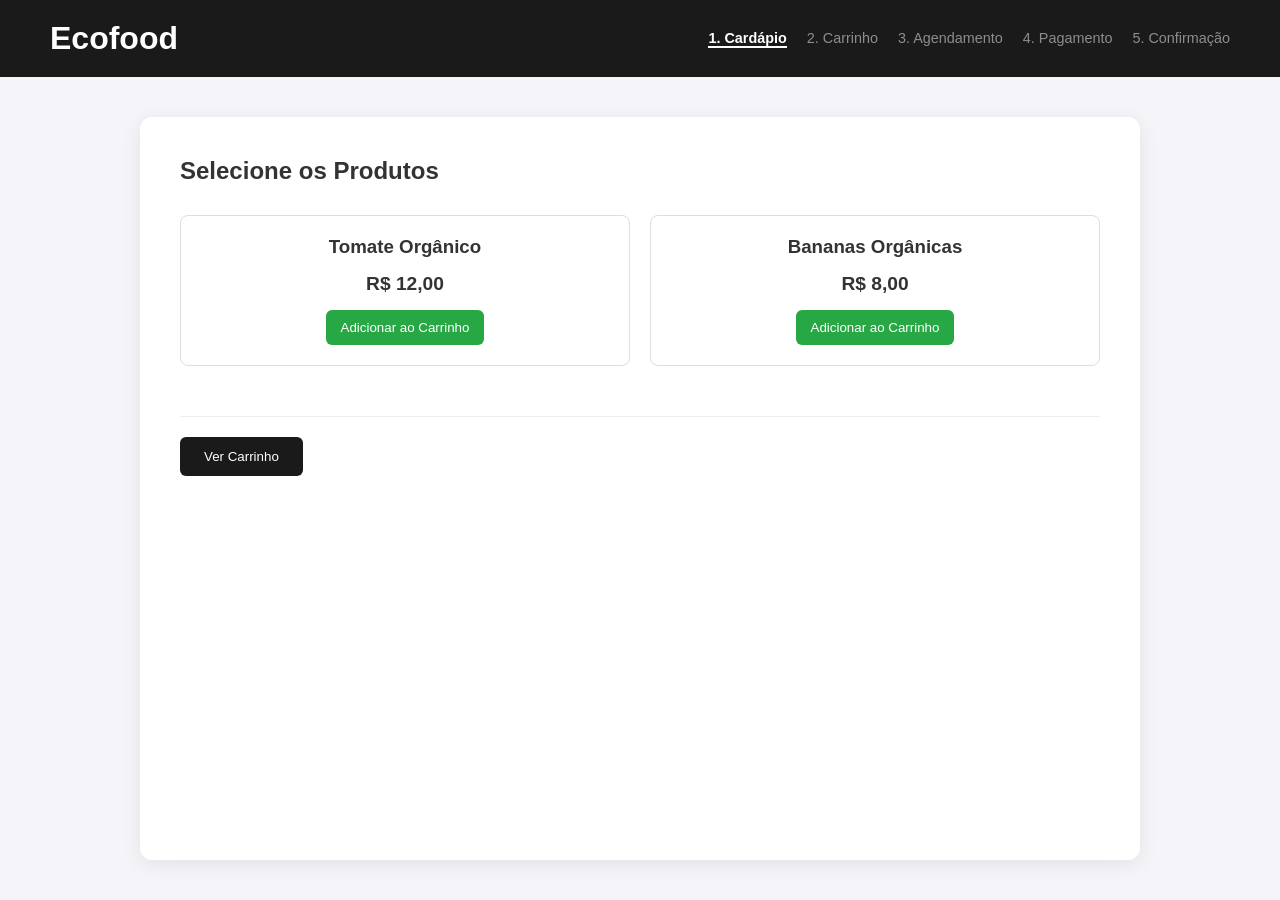
==== EcoFood/index.html @ a63e0b21 "Organiza o projeto EcoFood dentro de sua pasta" ====
<!DOCTYPE html>
<html lang="pt-BR">
<head>
  <meta charset="UTF-8">
  <meta name="viewport" content="width=device-width, initial-scale=1.0">
  <title>Ecofood - Web</title>
  <link rel="stylesheet" href="style.css">
</head>
<body>

  <header class="cabecalho">
    <h1>Ecofood</h1>
    <nav class="passos-nav">
      <span class="passo ativo" id="passo-cardapio">1. Cardápio</span>
      <span class="passo" id="passo-carrinho">2. Carrinho</span>
      <span class="passo" id="passo-agendamento">3. Agendamento</span>
      <span class="passo" id="passo-pagamento">4. Pagamento</span>
      <span class="passo" id="passo-sucesso">5. Confirmação</span>
    </nav>
  </header>

  <main class="conteudo-principal">

    <section id="tela-cardapio" class="tela ativa">
      <h2>Selecione os Produtos</h2>
      <div class="grid-produtos">
        <div class="card-produto">
          <h3>Tomate Orgânico</h3>
          <p class="preco">R$ 12,00</p>
          <button class="btn-adicionar" onclick="adicionarItem('Tomate Org.', 12)">Adicionar ao Carrinho</button>
        </div>
        <div class="card-produto">
          <h3>Bananas Orgânicas</h3>
          <p class="preco">R$ 8,00</p>
          <button class="btn-adicionar" onclick="adicionarItem('Bananas Org.', 8)">Adicionar ao Carrinho</button>
        </div>
      </div>
      <div class="acoes-rodape">
        <button class="btn-acao" onclick="mudarTela('tela-carrinho')">Ver Carrinho</button>
      </div>
    </section>

    <section id="tela-carrinho" class="tela">
      <h2>Meu Carrinho</h2>
      <div class="painel-conteudo">
        <div id="itens-carrinho" class="lista-carrinho-web"></div>
        <div class="resumo-carrinho">
          <p><strong>Total:</strong> <span id="total-carrinho">R$ 0,00</span></p>
        </div>
      </div>
      <div class="acoes-rodape">
        <button class="btn-secundario" onclick="mudarTela('tela-cardapio')">Voltar ao Cardápio</button>
        <button class="btn-acao" onclick="mudarTela('tela-agendamento')">Prosseguir para Agendamento</button>
      </div>
    </section>

    <section id="tela-agendamento" class="tela">
      <h2>Agendar Entrega</h2>
      <div class="painel-agendamento">
        <div class="grupo-opcao">
          <h3>Selecione o Dia:</h3>
          <div class="dias-grid">
            <button class="btn-dia" onclick="selecionarDia('Seg 14', this)">Seg 14</button>
            <button class="btn-dia" onclick="selecionarDia('Ter 15', this)">Ter 15</button>
            <button class="btn-dia" onclick="selecionarDia('Qua 16', this)">Qua 16</button>
          </div>
        </div>

        <div class="grupo-opcao">
          <h3>Turno:</h3>
          <div class="opcoes-inline">
            <label><input type="radio" name="turno" value="Manhã" onchange="pedido.turno = this.value"> Manhã</label>
            <label><input type="radio" name="turno" value="Tarde" onchange="pedido.turno = this.value"> Tarde</label>
            <label><input type="radio" name="turno" value="Noite" onchange="pedido.turno = this.value"> Noite</label>
          </div>
        </div>

        <div class="grupo-opcao">
          <h3>Horário:</h3>
          <div class="opcoes-inline">
            <label><input type="radio" name="horario" value="14h-15h" onchange="pedido.horario = this.value"> 14h-15h</label>
            <label><input type="radio" name="horario" value="15h-16h" onchange="pedido.horario = this.value"> 15h-16h</label>
          </div>
        </div>
      </div>

      <div class="acoes-rodape">
        <button class="btn-secundario" onclick="mudarTela('tela-carrinho')">Voltar ao Carrinho</button>
        <button class="btn-acao" onclick="mudarTela('tela-pagamento')">Confirmar Agendamento</button>
      </div>
    </section>

    <section id="tela-pagamento" class="tela">
      <h2>Forma de Pagamento</h2>
      <div class="painel-pagamento">
        <div class="metodos-pagamento">
          <h3>Método:</h3>
          <label><input type="radio" name="pagamento" value="Pix" onchange="pedido.pagamento = this.value"> Pix</label>
          <label><input type="radio" name="pagamento" value="Cartão" onchange="pedido.pagamento = this.value"> Cartão de Crédito</label>
        </div>

        <div class="dados-cartao">
          <h3>Cartão Rascunho:</h3>
          <input type="text" placeholder="Número do Cartão" class="campo-input">
          <div class="grid-campos">
            <input type="text" placeholder="MM/AA" class="campo-input">
            <input type="text" placeholder="CVC" class="campo-input">
          </div>
        </div>
      </div>

      <div class="acoes-rodape">
        <button class="btn-secundario" onclick="mudarTela('tela-agendamento')">Voltar ao Agendamento</button>
        <button class="btn-acao" onclick="finalizarPedido()">Pagar Agora</button>
      </div>
    </section>

    <section id="tela-sucesso" class="tela">
      <div class="sucesso-box">
        <div class="icone-sucesso">✓</div>
        <h2>Pedido Finalizado com Sucesso!</h2>
        
        <div class="detalhes-confirmacao">
          <p><strong>Entrega:</strong> <span id="resumo-entrega">-</span></p>
          <p><strong>Método de Pago:</strong> <span id="resumo-pagamento">-</span></p>
          <p><strong>Valor Total:</strong> <span id="resumo-valor">R$ 0,00</span></p>
        </div>

        <button class="btn-acao" onclick="reiniciar()">Voltar ao Início</button>
      </div>
    </section>

  </main>

  <script src="script.js"></script>
</body>
</html>
---- EcoFood/style.css ----
* {
  box-sizing: border-box;
  font-family: 'Segoe UI', Tahoma, Geneva, Verdana, sans-serif;
  margin: 0;
  padding: 0;
}

body {
  background-color: #f4f4f9;
  color: #333;
  min-height: 100vh;
  display: flex;
  flex-direction: column;
}

/* Header Web */
.cabecalho {
  background-color: #1a1a1a;
  color: white;
  padding: 20px 50px;
  display: flex;
  justify-content: space-between;
  align-items: center;
}

.passos-nav {
  display: flex;
  gap: 20px;
}

.passo {
  opacity: 0.5;
  font-size: 0.9rem;
}

.passo.ativo {
  opacity: 1;
  font-weight: bold;
  border-bottom: 2px solid #fff;
}

/* Área Principal */
.conteudo-principal {
  max-width: 1000px;
  width: 90%;
  margin: 40px auto;
  background: white;
  padding: 40px;
  border-radius: 12px;
  box-shadow: 0 4px 20px rgba(0,0,0,0.08);
  flex-grow: 1;
}

.tela {
  display: none;
  flex-direction: column;
  gap: 30px;
}

.tela.ativa {
  display: flex;
}

/* Cardápio Grid */
.grid-produtos {
  display: grid;
  grid-template-columns: repeat(auto-fit, minmax(250px, 1fr));
  gap: 20px;
}

.card-produto {
  border: 1px solid #ddd;
  padding: 20px;
  border-radius: 8px;
  text-align: center;
}

.preco {
  font-size: 1.2rem;
  font-weight: bold;
  margin: 15px 0;
}

.btn-adicionar {
  background: #28a745;
  color: white;
  border: none;
  padding: 10px 15px;
  border-radius: 6px;
  cursor: pointer;
}

/* Botões Globais */
.acoes-rodape {
  display: flex;
  justify-content: space-between;
  margin-top: 20px;
  border-top: 1px solid #eee;
  padding-top: 20px;
}

.btn-acao {
  background-color: #1a1a1a;
  color: white;
  border: none;
  padding: 12px 24px;
  border-radius: 6px;
  cursor: pointer;
}

.btn-secundario {
  background-color: #ccc;
  color: #333;
  border: none;
  padding: 12px 24px;
  border-radius: 6px;
  cursor: pointer;
}

/* Formulários e Agendamento */
.painel-agendamento, .painel-pagamento {
  display: flex;
  flex-direction: column;
  gap: 20px;
}

.dias-grid {
  display: flex;
  gap: 15px;
  margin-top: 10px;
}

.btn-dia {
  border: 2px solid #1a1a1a;
  background: transparent;
  padding: 15px 25px;
  border-radius: 8px;
  cursor: pointer;
  font-weight: bold;
}

.btn-dia.selecionado {
  background: #1a1a1a;
  color: white;
}

.opcoes-inline {
  display: flex;
  gap: 20px;
  margin-top: 10px;
}

.campo-input {
  width: 100%;
  padding: 10px;
  margin-top: 10px;
  border: 1px solid #ccc;
  border-radius: 6px;
}

.grid-campos {
  display: grid;
  grid-template-columns: 1fr 1fr;
  gap: 10px;
}

/* Sucesso */
.sucesso-box {
  text-align: center;
  max-width: 500px;
  margin: 0 auto;
}

.icone-sucesso {
  font-size: 50px;
  background: #28a745;
  color: white;
  width: 80px;
  height: 80px;
  border-radius: 50%;
  display: flex;
  align-items: center;
  justify-content: center;
  margin: 0 auto 20px;
}

.detalhes-confirmacao {
  background: #f9f9f9;
  padding: 20px;
  border-radius: 8px;
  margin: 20px 0;
  text-align: left;
}
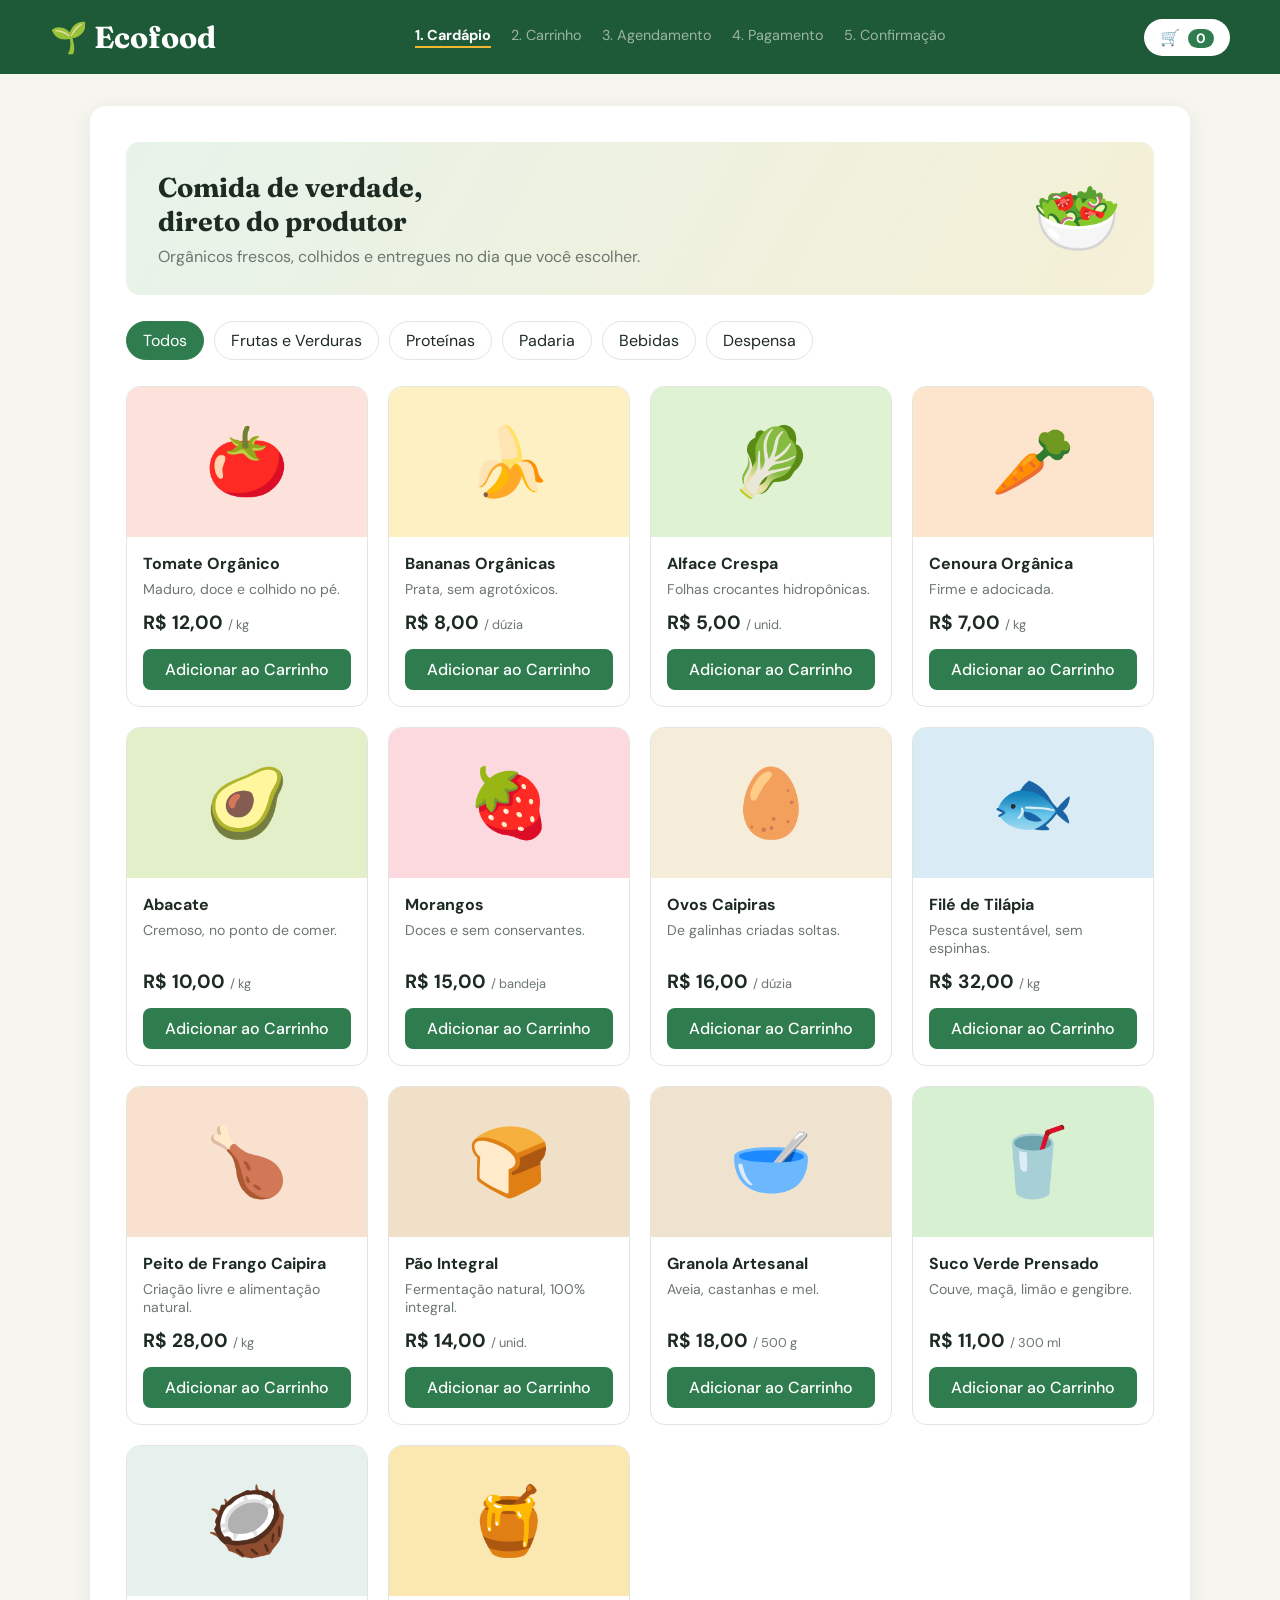
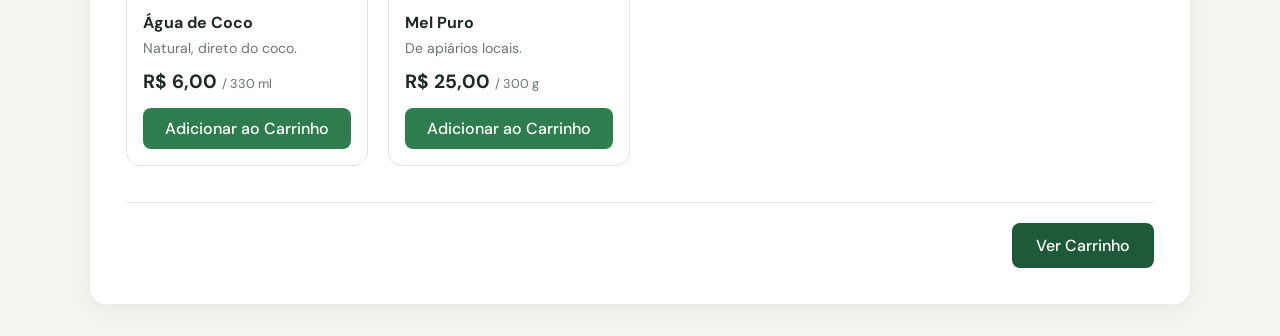
==== commit f1df7448: "Add files via upload" ====
--- a/EcoFood/index.html
+++ b/EcoFood/index.html
@@ -1,137 +1,145 @@
-<!DOCTYPE html>
-<html lang="pt-BR">
-<head>
-  <meta charset="UTF-8">
-  <meta name="viewport" content="width=device-width, initial-scale=1.0">
-  <title>Ecofood - Web</title>
-  <link rel="stylesheet" href="style.css">
-</head>
-<body>
-
-  <header class="cabecalho">
-    <h1>Ecofood</h1>
-    <nav class="passos-nav">
-      <span class="passo ativo" id="passo-cardapio">1. Cardápio</span>
-      <span class="passo" id="passo-carrinho">2. Carrinho</span>
-      <span class="passo" id="passo-agendamento">3. Agendamento</span>
-      <span class="passo" id="passo-pagamento">4. Pagamento</span>
-      <span class="passo" id="passo-sucesso">5. Confirmação</span>
-    </nav>
-  </header>
-
-  <main class="conteudo-principal">
-
-    <section id="tela-cardapio" class="tela ativa">
-      <h2>Selecione os Produtos</h2>
-      <div class="grid-produtos">
-        <div class="card-produto">
-          <h3>Tomate Orgânico</h3>
-          <p class="preco">R$ 12,00</p>
-          <button class="btn-adicionar" onclick="adicionarItem('Tomate Org.', 12)">Adicionar ao Carrinho</button>
-        </div>
-        <div class="card-produto">
-          <h3>Bananas Orgânicas</h3>
-          <p class="preco">R$ 8,00</p>
-          <button class="btn-adicionar" onclick="adicionarItem('Bananas Org.', 8)">Adicionar ao Carrinho</button>
-        </div>
-      </div>
-      <div class="acoes-rodape">
-        <button class="btn-acao" onclick="mudarTela('tela-carrinho')">Ver Carrinho</button>
-      </div>
-    </section>
-
-    <section id="tela-carrinho" class="tela">
-      <h2>Meu Carrinho</h2>
-      <div class="painel-conteudo">
-        <div id="itens-carrinho" class="lista-carrinho-web"></div>
-        <div class="resumo-carrinho">
-          <p><strong>Total:</strong> <span id="total-carrinho">R$ 0,00</span></p>
-        </div>
-      </div>
-      <div class="acoes-rodape">
-        <button class="btn-secundario" onclick="mudarTela('tela-cardapio')">Voltar ao Cardápio</button>
-        <button class="btn-acao" onclick="mudarTela('tela-agendamento')">Prosseguir para Agendamento</button>
-      </div>
-    </section>
-
-    <section id="tela-agendamento" class="tela">
-      <h2>Agendar Entrega</h2>
-      <div class="painel-agendamento">
-        <div class="grupo-opcao">
-          <h3>Selecione o Dia:</h3>
-          <div class="dias-grid">
-            <button class="btn-dia" onclick="selecionarDia('Seg 14', this)">Seg 14</button>
-            <button class="btn-dia" onclick="selecionarDia('Ter 15', this)">Ter 15</button>
-            <button class="btn-dia" onclick="selecionarDia('Qua 16', this)">Qua 16</button>
-          </div>
-        </div>
-
-        <div class="grupo-opcao">
-          <h3>Turno:</h3>
-          <div class="opcoes-inline">
-            <label><input type="radio" name="turno" value="Manhã" onchange="pedido.turno = this.value"> Manhã</label>
-            <label><input type="radio" name="turno" value="Tarde" onchange="pedido.turno = this.value"> Tarde</label>
-            <label><input type="radio" name="turno" value="Noite" onchange="pedido.turno = this.value"> Noite</label>
-          </div>
-        </div>
-
-        <div class="grupo-opcao">
-          <h3>Horário:</h3>
-          <div class="opcoes-inline">
-            <label><input type="radio" name="horario" value="14h-15h" onchange="pedido.horario = this.value"> 14h-15h</label>
-            <label><input type="radio" name="horario" value="15h-16h" onchange="pedido.horario = this.value"> 15h-16h</label>
-          </div>
-        </div>
-      </div>
-
-      <div class="acoes-rodape">
-        <button class="btn-secundario" onclick="mudarTela('tela-carrinho')">Voltar ao Carrinho</button>
-        <button class="btn-acao" onclick="mudarTela('tela-pagamento')">Confirmar Agendamento</button>
-      </div>
-    </section>
-
-    <section id="tela-pagamento" class="tela">
-      <h2>Forma de Pagamento</h2>
-      <div class="painel-pagamento">
-        <div class="metodos-pagamento">
-          <h3>Método:</h3>
-          <label><input type="radio" name="pagamento" value="Pix" onchange="pedido.pagamento = this.value"> Pix</label>
-          <label><input type="radio" name="pagamento" value="Cartão" onchange="pedido.pagamento = this.value"> Cartão de Crédito</label>
-        </div>
-
-        <div class="dados-cartao">
-          <h3>Cartão Rascunho:</h3>
-          <input type="text" placeholder="Número do Cartão" class="campo-input">
-          <div class="grid-campos">
-            <input type="text" placeholder="MM/AA" class="campo-input">
-            <input type="text" placeholder="CVC" class="campo-input">
-          </div>
-        </div>
-      </div>
-
-      <div class="acoes-rodape">
-        <button class="btn-secundario" onclick="mudarTela('tela-agendamento')">Voltar ao Agendamento</button>
-        <button class="btn-acao" onclick="finalizarPedido()">Pagar Agora</button>
-      </div>
-    </section>
-
-    <section id="tela-sucesso" class="tela">
-      <div class="sucesso-box">
-        <div class="icone-sucesso">✓</div>
-        <h2>Pedido Finalizado com Sucesso!</h2>
-        
-        <div class="detalhes-confirmacao">
-          <p><strong>Entrega:</strong> <span id="resumo-entrega">-</span></p>
-          <p><strong>Método de Pago:</strong> <span id="resumo-pagamento">-</span></p>
-          <p><strong>Valor Total:</strong> <span id="resumo-valor">R$ 0,00</span></p>
-        </div>
-
-        <button class="btn-acao" onclick="reiniciar()">Voltar ao Início</button>
-      </div>
-    </section>
-
-  </main>
-
-  <script src="script.js"></script>
-</body>
+<!DOCTYPE html>
+<html lang="pt-BR">
+<head>
+  <meta charset="UTF-8">
+  <meta name="viewport" content="width=device-width, initial-scale=1.0">
+  <title>Ecofood - Web</title>
+  <link rel="preconnect" href="https://fonts.googleapis.com">
+  <link rel="preconnect" href="https://fonts.gstatic.com" crossorigin>
+  <link href="https://fonts.googleapis.com/css2?family=DM+Sans:wght@400;500;700&family=Fraunces:opsz,wght@9..144,600;9..144,700&display=swap" rel="stylesheet">
+  <link rel="stylesheet" href="style.css">
+</head>
+<body>
+
+  <header class="cabecalho">
+    <h1 class="logo">🌱 Ecofood</h1>
+    <nav class="passos-nav">
+      <span class="passo ativo" id="passo-cardapio">1. Cardápio</span>
+      <span class="passo" id="passo-carrinho">2. Carrinho</span>
+      <span class="passo" id="passo-agendamento">3. Agendamento</span>
+      <span class="passo" id="passo-pagamento">4. Pagamento</span>
+      <span class="passo" id="passo-sucesso">5. Confirmação</span>
+    </nav>
+    <button class="btn-carrinho-topo" onclick="mudarTela('tela-carrinho')" aria-label="Abrir carrinho">
+      🛒 <span id="contador-carrinho">0</span>
+    </button>
+  </header>
+
+  <main class="conteudo-principal">
+
+    <section id="tela-cardapio" class="tela ativa">
+      <div class="hero">
+        <div>
+          <h2>Comida de verdade, direto do produtor</h2>
+          <p>Orgânicos frescos, colhidos e entregues no dia que você escolher.</p>
+        </div>
+        <span class="hero-emoji" aria-hidden="true">🥗</span>
+      </div>
+
+      <div class="filtros" id="filtros"></div>
+      <div class="grid-produtos" id="grid-produtos"></div>
+
+      <div class="acoes-rodape">
+        <span></span>
+        <button class="btn-acao" onclick="mudarTela('tela-carrinho')">Ver Carrinho</button>
+      </div>
+    </section>
+
+    <section id="tela-carrinho" class="tela">
+      <h2>Meu Carrinho</h2>
+      <div class="painel-conteudo">
+        <div id="itens-carrinho" class="lista-carrinho-web"></div>
+        <div class="resumo-carrinho">
+          <p><strong>Total:</strong> <span id="total-carrinho">R$ 0,00</span></p>
+        </div>
+      </div>
+      <div class="acoes-rodape">
+        <button class="btn-secundario" onclick="mudarTela('tela-cardapio')">Voltar ao Cardápio</button>
+        <button class="btn-acao" onclick="irParaAgendamento()">Prosseguir para Agendamento</button>
+      </div>
+    </section>
+
+    <section id="tela-agendamento" class="tela">
+      <h2>Agendar Entrega</h2>
+      <div class="painel-agendamento">
+        <div class="grupo-opcao">
+          <h3>Selecione o dia</h3>
+          <div class="dias-grid">
+            <button class="btn-dia" onclick="selecionarDia('Seg 14', this)">Seg 14</button>
+            <button class="btn-dia" onclick="selecionarDia('Ter 15', this)">Ter 15</button>
+            <button class="btn-dia" onclick="selecionarDia('Qua 16', this)">Qua 16</button>
+          </div>
+        </div>
+
+        <div class="grupo-opcao">
+          <h3>Turno</h3>
+          <div class="opcoes-inline">
+            <label class="opcao"><input type="radio" name="turno" value="Manhã" onchange="pedido.turno = this.value"> Manhã</label>
+            <label class="opcao"><input type="radio" name="turno" value="Tarde" onchange="pedido.turno = this.value"> Tarde</label>
+            <label class="opcao"><input type="radio" name="turno" value="Noite" onchange="pedido.turno = this.value"> Noite</label>
+          </div>
+        </div>
+
+        <div class="grupo-opcao">
+          <h3>Horário</h3>
+          <div class="opcoes-inline">
+            <label class="opcao"><input type="radio" name="horario" value="14h-15h" onchange="pedido.horario = this.value"> 14h-15h</label>
+            <label class="opcao"><input type="radio" name="horario" value="15h-16h" onchange="pedido.horario = this.value"> 15h-16h</label>
+          </div>
+        </div>
+      </div>
+
+      <div class="acoes-rodape">
+        <button class="btn-secundario" onclick="mudarTela('tela-carrinho')">Voltar ao Carrinho</button>
+        <button class="btn-acao" onclick="confirmarAgendamento()">Confirmar Agendamento</button>
+      </div>
+    </section>
+
+    <section id="tela-pagamento" class="tela">
+      <h2>Forma de Pagamento</h2>
+      <div class="painel-pagamento">
+        <div class="metodos-pagamento">
+          <h3>Método</h3>
+          <div class="opcoes-inline">
+            <label class="opcao"><input type="radio" name="pagamento" value="Pix" onchange="escolherPagamento(this.value)"> Pix</label>
+            <label class="opcao"><input type="radio" name="pagamento" value="Cartão" onchange="escolherPagamento(this.value)"> Cartão de Crédito</label>
+          </div>
+        </div>
+
+        <div class="dados-cartao" id="dados-cartao" hidden>
+          <h3>Dados do cartão</h3>
+          <input type="text" placeholder="Número do Cartão" class="campo-input" inputmode="numeric">
+          <div class="grid-campos">
+            <input type="text" placeholder="MM/AA" class="campo-input">
+            <input type="text" placeholder="CVC" class="campo-input">
+          </div>
+        </div>
+      </div>
+
+      <div class="acoes-rodape">
+        <button class="btn-secundario" onclick="mudarTela('tela-agendamento')">Voltar ao Agendamento</button>
+        <button class="btn-acao" onclick="finalizarPedido()">Pagar Agora</button>
+      </div>
+    </section>
+
+    <section id="tela-sucesso" class="tela">
+      <div class="sucesso-box">
+        <div class="icone-sucesso">✓</div>
+        <h2>Pedido Finalizado com Sucesso!</h2>
+
+        <div class="detalhes-confirmacao">
+          <p><strong>Entrega:</strong> <span id="resumo-entrega">-</span></p>
+          <p><strong>Método de pagamento:</strong> <span id="resumo-pagamento">-</span></p>
+          <p><strong>Valor total:</strong> <span id="resumo-valor">R$ 0,00</span></p>
+        </div>
+
+        <button class="btn-acao" onclick="reiniciar()">Voltar ao Início</button>
+      </div>
+    </section>
+
+  </main>
+
+  <div id="toast" class="toast" role="status" aria-live="polite"></div>
+  <script src="script.js"></script>
+</body>
 </html>
--- a/EcoFood/style.css
+++ b/EcoFood/style.css
@@ -1,193 +1,104 @@
-* {
-  box-sizing: border-box;
-  font-family: 'Segoe UI', Tahoma, Geneva, Verdana, sans-serif;
-  margin: 0;
-  padding: 0;
-}
-
-body {
-  background-color: #f4f4f9;
-  color: #333;
-  min-height: 100vh;
-  display: flex;
-  flex-direction: column;
-}
-
-/* Header Web */
-.cabecalho {
-  background-color: #1a1a1a;
-  color: white;
-  padding: 20px 50px;
-  display: flex;
-  justify-content: space-between;
-  align-items: center;
-}
-
-.passos-nav {
-  display: flex;
-  gap: 20px;
-}
-
-.passo {
-  opacity: 0.5;
-  font-size: 0.9rem;
-}
-
-.passo.ativo {
-  opacity: 1;
-  font-weight: bold;
-  border-bottom: 2px solid #fff;
-}
-
-/* Área Principal */
-.conteudo-principal {
-  max-width: 1000px;
-  width: 90%;
-  margin: 40px auto;
-  background: white;
-  padding: 40px;
-  border-radius: 12px;
-  box-shadow: 0 4px 20px rgba(0,0,0,0.08);
-  flex-grow: 1;
-}
-
-.tela {
-  display: none;
-  flex-direction: column;
-  gap: 30px;
-}
-
-.tela.ativa {
-  display: flex;
-}
-
-/* Cardápio Grid */
-.grid-produtos {
-  display: grid;
-  grid-template-columns: repeat(auto-fit, minmax(250px, 1fr));
-  gap: 20px;
-}
-
-.card-produto {
-  border: 1px solid #ddd;
-  padding: 20px;
-  border-radius: 8px;
-  text-align: center;
-}
-
-.preco {
-  font-size: 1.2rem;
-  font-weight: bold;
-  margin: 15px 0;
-}
-
-.btn-adicionar {
-  background: #28a745;
-  color: white;
-  border: none;
-  padding: 10px 15px;
-  border-radius: 6px;
-  cursor: pointer;
-}
-
-/* Botões Globais */
-.acoes-rodape {
-  display: flex;
-  justify-content: space-between;
-  margin-top: 20px;
-  border-top: 1px solid #eee;
-  padding-top: 20px;
-}
-
-.btn-acao {
-  background-color: #1a1a1a;
-  color: white;
-  border: none;
-  padding: 12px 24px;
-  border-radius: 6px;
-  cursor: pointer;
-}
-
-.btn-secundario {
-  background-color: #ccc;
-  color: #333;
-  border: none;
-  padding: 12px 24px;
-  border-radius: 6px;
-  cursor: pointer;
-}
-
-/* Formulários e Agendamento */
-.painel-agendamento, .painel-pagamento {
-  display: flex;
-  flex-direction: column;
-  gap: 20px;
-}
-
-.dias-grid {
-  display: flex;
-  gap: 15px;
-  margin-top: 10px;
-}
-
-.btn-dia {
-  border: 2px solid #1a1a1a;
-  background: transparent;
-  padding: 15px 25px;
-  border-radius: 8px;
-  cursor: pointer;
-  font-weight: bold;
-}
-
-.btn-dia.selecionado {
-  background: #1a1a1a;
-  color: white;
-}
-
-.opcoes-inline {
-  display: flex;
-  gap: 20px;
-  margin-top: 10px;
-}
-
-.campo-input {
-  width: 100%;
-  padding: 10px;
-  margin-top: 10px;
-  border: 1px solid #ccc;
-  border-radius: 6px;
-}
-
-.grid-campos {
-  display: grid;
-  grid-template-columns: 1fr 1fr;
-  gap: 10px;
-}
-
-/* Sucesso */
-.sucesso-box {
-  text-align: center;
-  max-width: 500px;
-  margin: 0 auto;
-}
-
-.icone-sucesso {
-  font-size: 50px;
-  background: #28a745;
-  color: white;
-  width: 80px;
-  height: 80px;
-  border-radius: 50%;
-  display: flex;
-  align-items: center;
-  justify-content: center;
-  margin: 0 auto 20px;
-}
-
-.detalhes-confirmacao {
-  background: #f9f9f9;
-  padding: 20px;
-  border-radius: 8px;
-  margin: 20px 0;
-  text-align: left;
-}+:root {
+  --verde: #2f7d4f;
+  --verde-escuro: #1f5a38;
+  --verde-claro: #e7f3ea;
+  --creme: #f6f5ef;
+  --tinta: #1d2b22;
+  --cinza: #6b766f;
+  --borda: #e2e6df;
+}
+
+* { box-sizing: border-box; margin: 0; padding: 0; font-family: 'DM Sans', 'Segoe UI', sans-serif; }
+
+body { background: var(--creme); color: var(--tinta); min-height: 100vh; display: flex; flex-direction: column; }
+
+h1, h2, .logo { font-family: 'Fraunces', Georgia, serif; }
+h2 { font-size: 1.7rem; }
+h3 { font-size: 1rem; }
+button { font: inherit; }
+:focus-visible { outline: 3px solid #f2b632; outline-offset: 2px; }
+
+/* Header */
+.cabecalho { background: var(--verde-escuro); color: #fff; padding: 18px 50px; display: flex; justify-content: space-between; align-items: center; gap: 20px; flex-wrap: wrap; }
+.logo { font-size: 1.9rem; }
+.passos-nav { display: flex; gap: 20px; flex-wrap: wrap; }
+.passo { opacity: .55; font-size: .9rem; padding-bottom: 2px; }
+.passo.ativo { opacity: 1; font-weight: 700; border-bottom: 2px solid #f2b632; }
+.btn-carrinho-topo { background: #fff; color: var(--verde-escuro); border: none; border-radius: 999px; padding: 8px 16px; font-weight: 700; cursor: pointer; }
+.btn-carrinho-topo span { background: var(--verde); color: #fff; border-radius: 999px; padding: 1px 8px; margin-left: 4px; font-size: .85rem; }
+
+/* Área principal */
+.conteudo-principal { max-width: 1100px; width: 92%; margin: 32px auto; background: #fff; padding: 36px; border-radius: 16px; box-shadow: 0 6px 24px rgba(31,90,56,.08); flex-grow: 1; }
+.tela { display: none; flex-direction: column; gap: 26px; }
+.tela.ativa { display: flex; }
+
+/* Hero */
+.hero { background: linear-gradient(120deg, var(--verde-claro), #f5f0d6); border-radius: 14px; padding: 28px 32px; display: flex; align-items: center; justify-content: space-between; gap: 20px; }
+.hero h2 { max-width: 18ch; margin-bottom: 8px; }
+.hero p { color: var(--cinza); }
+.hero-emoji { font-size: 4.5rem; line-height: 1; }
+
+/* Filtros */
+.filtros { display: flex; gap: 10px; flex-wrap: wrap; }
+.chip { border: 1px solid var(--borda); background: #fff; color: var(--tinta); padding: 8px 16px; border-radius: 999px; cursor: pointer; }
+.chip:hover { border-color: var(--verde); }
+.chip.ativo { background: var(--verde); border-color: var(--verde); color: #fff; }
+
+/* Produtos */
+.grid-produtos { display: grid; grid-template-columns: repeat(auto-fill, minmax(230px, 1fr)); gap: 20px; }
+.card-produto { border: 1px solid var(--borda); border-radius: 14px; overflow: hidden; display: flex; flex-direction: column; background: #fff; transition: box-shadow .2s; }
+.card-produto:hover { box-shadow: 0 8px 22px rgba(0,0,0,.08); }
+.card-imagem { height: 150px; display: flex; align-items: center; justify-content: center; font-size: 4.2rem; }
+.card-imagem img { width: 100%; height: 100%; object-fit: cover; }
+.card-corpo { padding: 16px; display: flex; flex-direction: column; gap: 6px; flex-grow: 1; }
+.descricao { color: var(--cinza); font-size: .88rem; flex-grow: 1; }
+.preco { font-size: 1.2rem; font-weight: 700; margin: 6px 0 8px; }
+.preco small { font-size: .8rem; font-weight: 400; color: var(--cinza); }
+.btn-adicionar { background: var(--verde); color: #fff; border: none; padding: 10px 14px; border-radius: 8px; cursor: pointer; font-weight: 500; }
+.btn-adicionar:hover { background: var(--verde-escuro); }
+
+/* Botões */
+.acoes-rodape { display: flex; justify-content: space-between; margin-top: 10px; border-top: 1px solid var(--borda); padding-top: 20px; gap: 12px; flex-wrap: wrap; }
+.btn-acao { background: var(--verde-escuro); color: #fff; border: none; padding: 12px 24px; border-radius: 8px; cursor: pointer; font-weight: 500; }
+.btn-acao:hover { background: var(--verde); }
+.btn-secundario { background: #e9ebe6; color: var(--tinta); border: none; padding: 12px 24px; border-radius: 8px; cursor: pointer; }
+
+/* Carrinho */
+.item-carrinho { display: flex; align-items: center; gap: 16px; padding: 14px 0; border-bottom: 1px solid var(--borda); }
+.mini-imagem { width: 56px; height: 56px; border-radius: 12px; display: flex; align-items: center; justify-content: center; font-size: 1.9rem; flex-shrink: 0; }
+.item-info { display: flex; flex-direction: column; flex-grow: 1; }
+.item-info span { color: var(--cinza); font-size: .85rem; }
+.qtd { display: flex; align-items: center; gap: 10px; border: 1px solid var(--borda); border-radius: 999px; padding: 3px 6px; }
+.qtd button { width: 28px; height: 28px; border-radius: 50%; border: none; background: var(--verde-claro); color: var(--verde-escuro); font-size: 1.1rem; cursor: pointer; }
+.subtotal { min-width: 90px; text-align: right; }
+.resumo-carrinho { text-align: right; font-size: 1.3rem; margin-top: 18px; }
+.vazio { text-align: center; padding: 40px 0; color: var(--cinza); }
+.vazio span { font-size: 3rem; display: block; margin-bottom: 8px; }
+
+/* Agendamento e pagamento */
+.painel-agendamento, .painel-pagamento { display: flex; flex-direction: column; gap: 24px; }
+.dias-grid { display: flex; gap: 12px; margin-top: 10px; flex-wrap: wrap; }
+.btn-dia { border: 2px solid var(--verde-escuro); background: transparent; padding: 14px 24px; border-radius: 10px; cursor: pointer; font-weight: 700; color: var(--verde-escuro); }
+.btn-dia.selecionado { background: var(--verde-escuro); color: #fff; }
+.opcoes-inline { display: flex; gap: 12px; margin-top: 10px; flex-wrap: wrap; }
+.opcao { border: 1px solid var(--borda); border-radius: 10px; padding: 10px 16px; cursor: pointer; display: flex; gap: 8px; align-items: center; }
+.opcao:has(input:checked) { border-color: var(--verde); background: var(--verde-claro); }
+.campo-input { width: 100%; padding: 11px; margin-top: 10px; border: 1px solid var(--borda); border-radius: 8px; }
+.grid-campos { display: grid; grid-template-columns: 1fr 1fr; gap: 10px; }
+
+/* Sucesso */
+.sucesso-box { text-align: center; max-width: 500px; margin: 0 auto; }
+.icone-sucesso { font-size: 50px; background: var(--verde); color: #fff; width: 80px; height: 80px; border-radius: 50%; display: flex; align-items: center; justify-content: center; margin: 0 auto 20px; }
+.detalhes-confirmacao { background: var(--creme); padding: 20px; border-radius: 12px; margin: 20px 0; text-align: left; display: flex; flex-direction: column; gap: 8px; }
+
+/* Toast */
+.toast { position: fixed; bottom: 24px; left: 50%; transform: translate(-50%, 20px); background: var(--tinta); color: #fff; padding: 12px 22px; border-radius: 999px; opacity: 0; pointer-events: none; transition: .25s; z-index: 10; }
+.toast.visivel { opacity: 1; transform: translate(-50%, 0); }
+
+@media (max-width: 700px) {
+  .cabecalho { padding: 16px 20px; }
+  .conteudo-principal { padding: 20px; }
+  .hero-emoji { display: none; }
+  .item-carrinho { flex-wrap: wrap; }
+}
+@media (prefers-reduced-motion: reduce) { * { transition: none !important; } }
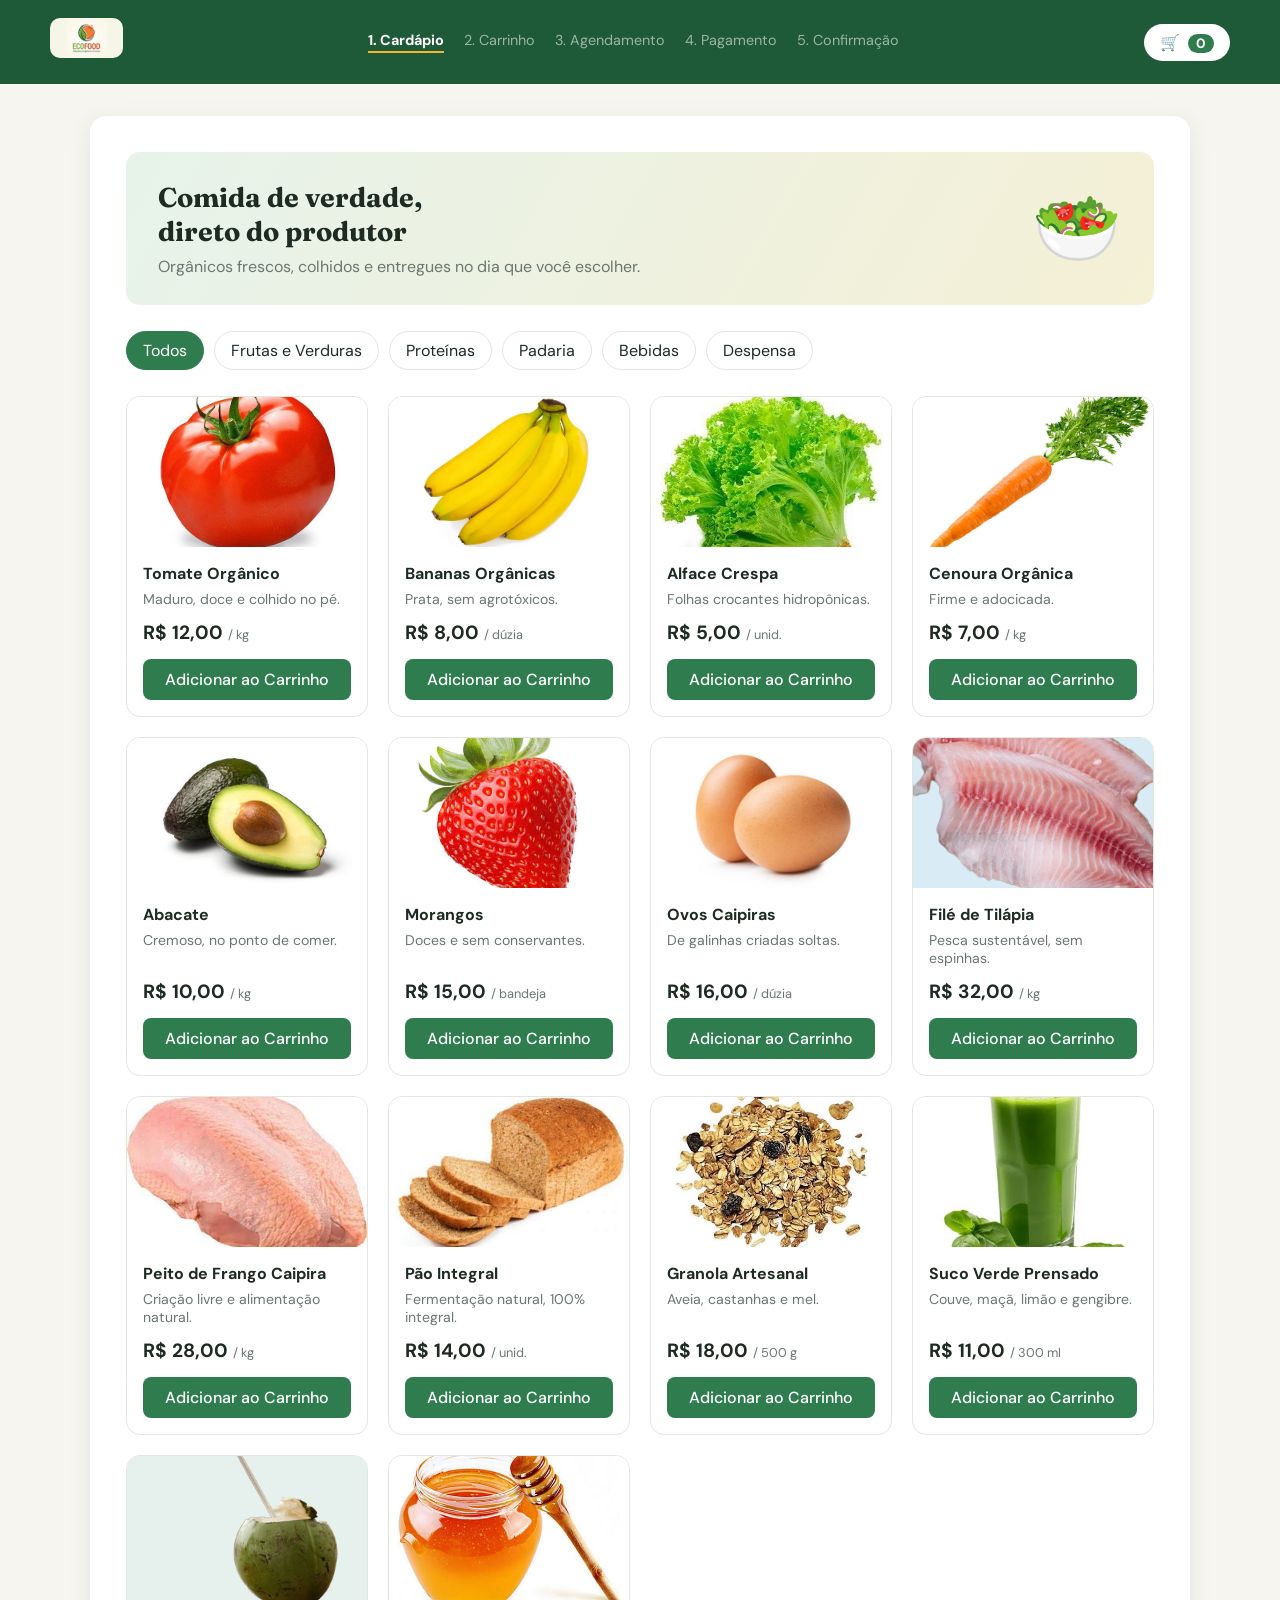
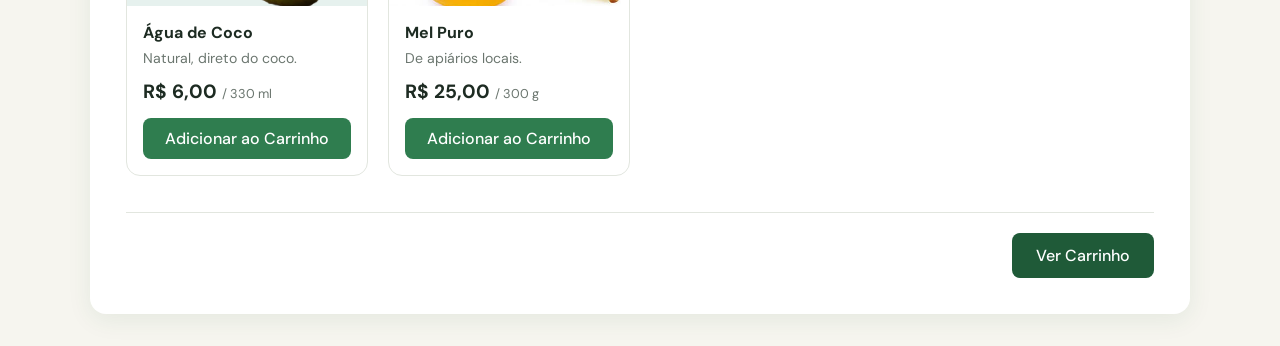
==== commit 8b2b80f0: "Adicionando imagens e pequenas Correções" ====
--- a/EcoFood/index.html
+++ b/EcoFood/index.html
@@ -1,145 +1,147 @@
-<!DOCTYPE html>
-<html lang="pt-BR">
-<head>
-  <meta charset="UTF-8">
-  <meta name="viewport" content="width=device-width, initial-scale=1.0">
-  <title>Ecofood - Web</title>
-  <link rel="preconnect" href="https://fonts.googleapis.com">
-  <link rel="preconnect" href="https://fonts.gstatic.com" crossorigin>
-  <link href="https://fonts.googleapis.com/css2?family=DM+Sans:wght@400;500;700&family=Fraunces:opsz,wght@9..144,600;9..144,700&display=swap" rel="stylesheet">
-  <link rel="stylesheet" href="style.css">
-</head>
-<body>
-
-  <header class="cabecalho">
-    <h1 class="logo">🌱 Ecofood</h1>
-    <nav class="passos-nav">
-      <span class="passo ativo" id="passo-cardapio">1. Cardápio</span>
-      <span class="passo" id="passo-carrinho">2. Carrinho</span>
-      <span class="passo" id="passo-agendamento">3. Agendamento</span>
-      <span class="passo" id="passo-pagamento">4. Pagamento</span>
-      <span class="passo" id="passo-sucesso">5. Confirmação</span>
-    </nav>
-    <button class="btn-carrinho-topo" onclick="mudarTela('tela-carrinho')" aria-label="Abrir carrinho">
-      🛒 <span id="contador-carrinho">0</span>
-    </button>
-  </header>
-
-  <main class="conteudo-principal">
-
-    <section id="tela-cardapio" class="tela ativa">
-      <div class="hero">
-        <div>
-          <h2>Comida de verdade, direto do produtor</h2>
-          <p>Orgânicos frescos, colhidos e entregues no dia que você escolher.</p>
-        </div>
-        <span class="hero-emoji" aria-hidden="true">🥗</span>
-      </div>
-
-      <div class="filtros" id="filtros"></div>
-      <div class="grid-produtos" id="grid-produtos"></div>
-
-      <div class="acoes-rodape">
-        <span></span>
-        <button class="btn-acao" onclick="mudarTela('tela-carrinho')">Ver Carrinho</button>
-      </div>
-    </section>
-
-    <section id="tela-carrinho" class="tela">
-      <h2>Meu Carrinho</h2>
-      <div class="painel-conteudo">
-        <div id="itens-carrinho" class="lista-carrinho-web"></div>
-        <div class="resumo-carrinho">
-          <p><strong>Total:</strong> <span id="total-carrinho">R$ 0,00</span></p>
-        </div>
-      </div>
-      <div class="acoes-rodape">
-        <button class="btn-secundario" onclick="mudarTela('tela-cardapio')">Voltar ao Cardápio</button>
-        <button class="btn-acao" onclick="irParaAgendamento()">Prosseguir para Agendamento</button>
-      </div>
-    </section>
-
-    <section id="tela-agendamento" class="tela">
-      <h2>Agendar Entrega</h2>
-      <div class="painel-agendamento">
-        <div class="grupo-opcao">
-          <h3>Selecione o dia</h3>
-          <div class="dias-grid">
-            <button class="btn-dia" onclick="selecionarDia('Seg 14', this)">Seg 14</button>
-            <button class="btn-dia" onclick="selecionarDia('Ter 15', this)">Ter 15</button>
-            <button class="btn-dia" onclick="selecionarDia('Qua 16', this)">Qua 16</button>
-          </div>
-        </div>
-
-        <div class="grupo-opcao">
-          <h3>Turno</h3>
-          <div class="opcoes-inline">
-            <label class="opcao"><input type="radio" name="turno" value="Manhã" onchange="pedido.turno = this.value"> Manhã</label>
-            <label class="opcao"><input type="radio" name="turno" value="Tarde" onchange="pedido.turno = this.value"> Tarde</label>
-            <label class="opcao"><input type="radio" name="turno" value="Noite" onchange="pedido.turno = this.value"> Noite</label>
-          </div>
-        </div>
-
-        <div class="grupo-opcao">
-          <h3>Horário</h3>
-          <div class="opcoes-inline">
-            <label class="opcao"><input type="radio" name="horario" value="14h-15h" onchange="pedido.horario = this.value"> 14h-15h</label>
-            <label class="opcao"><input type="radio" name="horario" value="15h-16h" onchange="pedido.horario = this.value"> 15h-16h</label>
-          </div>
-        </div>
-      </div>
-
-      <div class="acoes-rodape">
-        <button class="btn-secundario" onclick="mudarTela('tela-carrinho')">Voltar ao Carrinho</button>
-        <button class="btn-acao" onclick="confirmarAgendamento()">Confirmar Agendamento</button>
-      </div>
-    </section>
-
-    <section id="tela-pagamento" class="tela">
-      <h2>Forma de Pagamento</h2>
-      <div class="painel-pagamento">
-        <div class="metodos-pagamento">
-          <h3>Método</h3>
-          <div class="opcoes-inline">
-            <label class="opcao"><input type="radio" name="pagamento" value="Pix" onchange="escolherPagamento(this.value)"> Pix</label>
-            <label class="opcao"><input type="radio" name="pagamento" value="Cartão" onchange="escolherPagamento(this.value)"> Cartão de Crédito</label>
-          </div>
-        </div>
-
-        <div class="dados-cartao" id="dados-cartao" hidden>
-          <h3>Dados do cartão</h3>
-          <input type="text" placeholder="Número do Cartão" class="campo-input" inputmode="numeric">
-          <div class="grid-campos">
-            <input type="text" placeholder="MM/AA" class="campo-input">
-            <input type="text" placeholder="CVC" class="campo-input">
-          </div>
-        </div>
-      </div>
-
-      <div class="acoes-rodape">
-        <button class="btn-secundario" onclick="mudarTela('tela-agendamento')">Voltar ao Agendamento</button>
-        <button class="btn-acao" onclick="finalizarPedido()">Pagar Agora</button>
-      </div>
-    </section>
-
-    <section id="tela-sucesso" class="tela">
-      <div class="sucesso-box">
-        <div class="icone-sucesso">✓</div>
-        <h2>Pedido Finalizado com Sucesso!</h2>
-
-        <div class="detalhes-confirmacao">
-          <p><strong>Entrega:</strong> <span id="resumo-entrega">-</span></p>
-          <p><strong>Método de pagamento:</strong> <span id="resumo-pagamento">-</span></p>
-          <p><strong>Valor total:</strong> <span id="resumo-valor">R$ 0,00</span></p>
-        </div>
-
-        <button class="btn-acao" onclick="reiniciar()">Voltar ao Início</button>
-      </div>
-    </section>
-
-  </main>
-
-  <div id="toast" class="toast" role="status" aria-live="polite"></div>
-  <script src="script.js"></script>
-</body>
+<!DOCTYPE html>
+<html lang="pt-BR">
+<head>
+  <meta charset="UTF-8">
+  <meta name="viewport" content="width=device-width, initial-scale=1.0">
+  <title>Ecofood - Web</title>
+  <link rel="preconnect" href="https://fonts.googleapis.com">
+  <link rel="preconnect" href="https://fonts.gstatic.com" crossorigin>
+  <link href="https://fonts.googleapis.com/css2?family=DM+Sans:wght@400;500;700&family=Fraunces:opsz,wght@9..144,600;9..144,700&display=swap" rel="stylesheet">
+  <link rel="stylesheet" href="style.css">
+</head>
+<body>
+
+  <header class="cabecalho">
+      <h1 class="logo">
+  <img src="logo.jpg" alt="Ecofood" style="height: 40px; width: auto;border-radius: 10px;">
+      </h1>
+    <nav class="passos-nav">
+      <span class="passo ativo" id="passo-cardapio">1. Cardápio</span>
+      <span class="passo" id="passo-carrinho">2. Carrinho</span>
+      <span class="passo" id="passo-agendamento">3. Agendamento</span>
+      <span class="passo" id="passo-pagamento">4. Pagamento</span>
+      <span class="passo" id="passo-sucesso">5. Confirmação</span>
+    </nav>
+    <button class="btn-carrinho-topo" onclick="mudarTela('tela-carrinho')" aria-label="Abrir carrinho">
+      🛒 <span id="contador-carrinho">0</span>
+    </button>
+  </header>
+
+  <main class="conteudo-principal">
+
+    <section id="tela-cardapio" class="tela ativa">
+      <div class="hero">
+        <div>
+          <h2>Comida de verdade, direto do produtor</h2>
+          <p>Orgânicos frescos, colhidos e entregues no dia que você escolher.</p>
+        </div>
+        <span class="hero-emoji" aria-hidden="true">🥗</span>
+      </div>
+
+      <div class="filtros" id="filtros"></div>
+      <div class="grid-produtos" id="grid-produtos"></div>
+
+      <div class="acoes-rodape">
+        <span></span>
+        <button class="btn-acao" onclick="mudarTela('tela-carrinho')">Ver Carrinho</button>
+      </div>
+    </section>
+
+    <section id="tela-carrinho" class="tela">
+      <h2>Meu Carrinho</h2>
+      <div class="painel-conteudo">
+        <div id="itens-carrinho" class="lista-carrinho-web"></div>
+        <div class="resumo-carrinho">
+          <p><strong>Total:</strong> <span id="total-carrinho">R$ 0,00</span></p>
+        </div>
+      </div>
+      <div class="acoes-rodape">
+        <button class="btn-secundario" onclick="mudarTela('tela-cardapio')">Voltar ao Cardápio</button>
+        <button class="btn-acao" onclick="irParaAgendamento()">Prosseguir para Agendamento</button>
+      </div>
+    </section>
+
+    <section id="tela-agendamento" class="tela">
+      <h2>Agendar Entrega</h2>
+      <div class="painel-agendamento">
+        <div class="grupo-opcao">
+          <h3>Selecione o dia</h3>
+          <div class="dias-grid">
+            <button class="btn-dia" onclick="selecionarDia('Seg 14', this)">Seg 14</button>
+            <button class="btn-dia" onclick="selecionarDia('Ter 15', this)">Ter 15</button>
+            <button class="btn-dia" onclick="selecionarDia('Qua 16', this)">Qua 16</button>
+          </div>
+        </div>
+
+        <div class="grupo-opcao">
+          <h3>Turno</h3>
+          <div class="opcoes-inline">
+            <label class="opcao"><input type="radio" name="turno" value="Manhã" onchange="pedido.turno = this.value"> Manhã</label>
+            <label class="opcao"><input type="radio" name="turno" value="Tarde" onchange="pedido.turno = this.value"> Tarde</label>
+            <label class="opcao"><input type="radio" name="turno" value="Noite" onchange="pedido.turno = this.value"> Noite</label>
+          </div>
+        </div>
+
+        <div class="grupo-opcao">
+          <h3>Horário</h3>
+          <div class="opcoes-inline">
+            <label class="opcao"><input type="radio" name="horario" value="14h-15h" onchange="pedido.horario = this.value"> 14h-15h</label>
+            <label class="opcao"><input type="radio" name="horario" value="15h-16h" onchange="pedido.horario = this.value"> 15h-16h</label>
+          </div>
+        </div>
+      </div>
+
+      <div class="acoes-rodape">
+        <button class="btn-secundario" onclick="mudarTela('tela-carrinho')">Voltar ao Carrinho</button>
+        <button class="btn-acao" onclick="confirmarAgendamento()">Confirmar Agendamento</button>
+      </div>
+    </section>
+
+    <section id="tela-pagamento" class="tela">
+      <h2>Forma de Pagamento</h2>
+      <div class="painel-pagamento">
+        <div class="metodos-pagamento">
+          <h3>Método</h3>
+          <div class="opcoes-inline">
+            <label class="opcao"><input type="radio" name="pagamento" value="Pix" onchange="escolherPagamento(this.value)"> Pix</label>
+            <label class="opcao"><input type="radio" name="pagamento" value="Cartão" onchange="escolherPagamento(this.value)"> Cartão de Crédito</label>
+          </div>
+        </div>
+
+        <div class="dados-cartao" id="dados-cartao" hidden>
+          <h3>Dados do cartão</h3>
+          <input type="text" placeholder="Número do Cartão" class="campo-input" inputmode="numeric">
+          <div class="grid-campos">
+            <input type="text" placeholder="MM/AA" class="campo-input">
+            <input type="text" placeholder="CVC" class="campo-input">
+          </div>
+        </div>
+      </div>
+
+      <div class="acoes-rodape">
+        <button class="btn-secundario" onclick="mudarTela('tela-agendamento')">Voltar ao Agendamento</button>
+        <button class="btn-acao" onclick="finalizarPedido()">Pagar Agora</button>
+      </div>
+    </section>
+
+    <section id="tela-sucesso" class="tela">
+      <div class="sucesso-box">
+        <div class="icone-sucesso">✓</div>
+        <h2>Pedido Finalizado com Sucesso!</h2>
+
+        <div class="detalhes-confirmacao">
+          <p><strong>Entrega:</strong> <span id="resumo-entrega">-</span></p>
+          <p><strong>Método de pagamento:</strong> <span id="resumo-pagamento">-</span></p>
+          <p><strong>Valor total:</strong> <span id="resumo-valor">R$ 0,00</span></p>
+        </div>
+
+        <button class="btn-acao" onclick="reiniciar()">Voltar ao Início</button>
+      </div>
+    </section>
+
+  </main>
+
+  <div id="toast" class="toast" role="status" aria-live="polite"></div>
+  <script src="script.js"></script>
+</body>
 </html>
--- a/EcoFood/style.css
+++ b/EcoFood/style.css
@@ -1,104 +1,507 @@
-:root {
-  --verde: #2f7d4f;
-  --verde-escuro: #1f5a38;
-  --verde-claro: #e7f3ea;
-  --creme: #f6f5ef;
-  --tinta: #1d2b22;
-  --cinza: #6b766f;
-  --borda: #e2e6df;
-}
-
-* { box-sizing: border-box; margin: 0; padding: 0; font-family: 'DM Sans', 'Segoe UI', sans-serif; }
-
-body { background: var(--creme); color: var(--tinta); min-height: 100vh; display: flex; flex-direction: column; }
-
-h1, h2, .logo { font-family: 'Fraunces', Georgia, serif; }
-h2 { font-size: 1.7rem; }
-h3 { font-size: 1rem; }
-button { font: inherit; }
-:focus-visible { outline: 3px solid #f2b632; outline-offset: 2px; }
-
-/* Header */
-.cabecalho { background: var(--verde-escuro); color: #fff; padding: 18px 50px; display: flex; justify-content: space-between; align-items: center; gap: 20px; flex-wrap: wrap; }
-.logo { font-size: 1.9rem; }
-.passos-nav { display: flex; gap: 20px; flex-wrap: wrap; }
-.passo { opacity: .55; font-size: .9rem; padding-bottom: 2px; }
-.passo.ativo { opacity: 1; font-weight: 700; border-bottom: 2px solid #f2b632; }
-.btn-carrinho-topo { background: #fff; color: var(--verde-escuro); border: none; border-radius: 999px; padding: 8px 16px; font-weight: 700; cursor: pointer; }
-.btn-carrinho-topo span { background: var(--verde); color: #fff; border-radius: 999px; padding: 1px 8px; margin-left: 4px; font-size: .85rem; }
-
-/* Área principal */
-.conteudo-principal { max-width: 1100px; width: 92%; margin: 32px auto; background: #fff; padding: 36px; border-radius: 16px; box-shadow: 0 6px 24px rgba(31,90,56,.08); flex-grow: 1; }
-.tela { display: none; flex-direction: column; gap: 26px; }
-.tela.ativa { display: flex; }
-
-/* Hero */
-.hero { background: linear-gradient(120deg, var(--verde-claro), #f5f0d6); border-radius: 14px; padding: 28px 32px; display: flex; align-items: center; justify-content: space-between; gap: 20px; }
-.hero h2 { max-width: 18ch; margin-bottom: 8px; }
-.hero p { color: var(--cinza); }
-.hero-emoji { font-size: 4.5rem; line-height: 1; }
-
-/* Filtros */
-.filtros { display: flex; gap: 10px; flex-wrap: wrap; }
-.chip { border: 1px solid var(--borda); background: #fff; color: var(--tinta); padding: 8px 16px; border-radius: 999px; cursor: pointer; }
-.chip:hover { border-color: var(--verde); }
-.chip.ativo { background: var(--verde); border-color: var(--verde); color: #fff; }
-
-/* Produtos */
-.grid-produtos { display: grid; grid-template-columns: repeat(auto-fill, minmax(230px, 1fr)); gap: 20px; }
-.card-produto { border: 1px solid var(--borda); border-radius: 14px; overflow: hidden; display: flex; flex-direction: column; background: #fff; transition: box-shadow .2s; }
-.card-produto:hover { box-shadow: 0 8px 22px rgba(0,0,0,.08); }
-.card-imagem { height: 150px; display: flex; align-items: center; justify-content: center; font-size: 4.2rem; }
-.card-imagem img { width: 100%; height: 100%; object-fit: cover; }
-.card-corpo { padding: 16px; display: flex; flex-direction: column; gap: 6px; flex-grow: 1; }
-.descricao { color: var(--cinza); font-size: .88rem; flex-grow: 1; }
-.preco { font-size: 1.2rem; font-weight: 700; margin: 6px 0 8px; }
-.preco small { font-size: .8rem; font-weight: 400; color: var(--cinza); }
-.btn-adicionar { background: var(--verde); color: #fff; border: none; padding: 10px 14px; border-radius: 8px; cursor: pointer; font-weight: 500; }
-.btn-adicionar:hover { background: var(--verde-escuro); }
-
-/* Botões */
-.acoes-rodape { display: flex; justify-content: space-between; margin-top: 10px; border-top: 1px solid var(--borda); padding-top: 20px; gap: 12px; flex-wrap: wrap; }
-.btn-acao { background: var(--verde-escuro); color: #fff; border: none; padding: 12px 24px; border-radius: 8px; cursor: pointer; font-weight: 500; }
-.btn-acao:hover { background: var(--verde); }
-.btn-secundario { background: #e9ebe6; color: var(--tinta); border: none; padding: 12px 24px; border-radius: 8px; cursor: pointer; }
-
-/* Carrinho */
-.item-carrinho { display: flex; align-items: center; gap: 16px; padding: 14px 0; border-bottom: 1px solid var(--borda); }
-.mini-imagem { width: 56px; height: 56px; border-radius: 12px; display: flex; align-items: center; justify-content: center; font-size: 1.9rem; flex-shrink: 0; }
-.item-info { display: flex; flex-direction: column; flex-grow: 1; }
-.item-info span { color: var(--cinza); font-size: .85rem; }
-.qtd { display: flex; align-items: center; gap: 10px; border: 1px solid var(--borda); border-radius: 999px; padding: 3px 6px; }
-.qtd button { width: 28px; height: 28px; border-radius: 50%; border: none; background: var(--verde-claro); color: var(--verde-escuro); font-size: 1.1rem; cursor: pointer; }
-.subtotal { min-width: 90px; text-align: right; }
-.resumo-carrinho { text-align: right; font-size: 1.3rem; margin-top: 18px; }
-.vazio { text-align: center; padding: 40px 0; color: var(--cinza); }
-.vazio span { font-size: 3rem; display: block; margin-bottom: 8px; }
-
-/* Agendamento e pagamento */
-.painel-agendamento, .painel-pagamento { display: flex; flex-direction: column; gap: 24px; }
-.dias-grid { display: flex; gap: 12px; margin-top: 10px; flex-wrap: wrap; }
-.btn-dia { border: 2px solid var(--verde-escuro); background: transparent; padding: 14px 24px; border-radius: 10px; cursor: pointer; font-weight: 700; color: var(--verde-escuro); }
-.btn-dia.selecionado { background: var(--verde-escuro); color: #fff; }
-.opcoes-inline { display: flex; gap: 12px; margin-top: 10px; flex-wrap: wrap; }
-.opcao { border: 1px solid var(--borda); border-radius: 10px; padding: 10px 16px; cursor: pointer; display: flex; gap: 8px; align-items: center; }
-.opcao:has(input:checked) { border-color: var(--verde); background: var(--verde-claro); }
-.campo-input { width: 100%; padding: 11px; margin-top: 10px; border: 1px solid var(--borda); border-radius: 8px; }
-.grid-campos { display: grid; grid-template-columns: 1fr 1fr; gap: 10px; }
-
-/* Sucesso */
-.sucesso-box { text-align: center; max-width: 500px; margin: 0 auto; }
-.icone-sucesso { font-size: 50px; background: var(--verde); color: #fff; width: 80px; height: 80px; border-radius: 50%; display: flex; align-items: center; justify-content: center; margin: 0 auto 20px; }
-.detalhes-confirmacao { background: var(--creme); padding: 20px; border-radius: 12px; margin: 20px 0; text-align: left; display: flex; flex-direction: column; gap: 8px; }
-
-/* Toast */
-.toast { position: fixed; bottom: 24px; left: 50%; transform: translate(-50%, 20px); background: var(--tinta); color: #fff; padding: 12px 22px; border-radius: 999px; opacity: 0; pointer-events: none; transition: .25s; z-index: 10; }
-.toast.visivel { opacity: 1; transform: translate(-50%, 0); }
-
-@media (max-width: 700px) {
-  .cabecalho { padding: 16px 20px; }
-  .conteudo-principal { padding: 20px; }
-  .hero-emoji { display: none; }
-  .item-carrinho { flex-wrap: wrap; }
-}
-@media (prefers-reduced-motion: reduce) { * { transition: none !important; } }+/* 1. Design */
+
+:root {
+  /* Cores */
+  --verde: #2f7d4f;
+  --verde-escuro: #1f5a38;
+  --verde-claro: #e7f3ea;
+  --creme: #f6f5ef;
+  --tinta: #1d2b22;
+  --cinza: #6b766f;
+  --borda: #e2e6df;
+  --destaque: #f2b632;
+  --branco: #ffffff;
+
+  /* Fontes */
+  --fonte-sans: 'DM Sans', 'Segoe UI', sans-serif;
+  --fonte-serif: 'Fraunces', Georgia, serif;
+}
+
+* {
+  box-sizing: border-box;
+  margin: 0;
+  padding: 0;
+  font-family: var(--fonte-sans);
+}
+
+:focus-visible {
+  outline: 3px solid var(--destaque);
+  outline-offset: 2px;
+}
+
+/* 2. Estilos da página*/
+
+body {
+  background: var(--creme);
+  color: var(--tinta);
+  min-height: 100vh;
+  display: flex;
+  flex-direction: column;
+}
+
+h1, h2, .logo {
+  font-family: var(--fonte-serif);
+}
+
+h2 { font-size: 1.7rem; }
+h3 { font-size: 1rem; }
+
+button {
+  font: inherit;
+}
+
+/* 3. Layout principal */
+
+/* Navegação */
+.cabecalho {
+  background: var(--verde-escuro);
+  color: var(--branco);
+  padding: 18px 50px;
+  display: flex;
+  justify-content: space-between;
+  align-items: center;
+  gap: 20px;
+  flex-wrap: wrap;
+}
+
+.logo {
+  font-size: 1.9rem;
+}
+
+.passos-nav {
+  display: flex;
+  gap: 20px;
+  flex-wrap: wrap;
+}
+
+.passo {
+  opacity: 0.55;
+  font-size: 0.9rem;
+  padding-bottom: 2px;
+}
+
+.passo.ativo {
+  opacity: 1;
+  font-weight: 700;
+  border-bottom: 2px solid var(--destaque);
+}
+
+/* Conteúdo Principal e Gerenciamento de Telas */
+.conteudo-principal {
+  max-width: 1100px;
+  width: 92%;
+  margin: 32px auto;
+  background: var(--branco);
+  padding: 36px;
+  border-radius: 16px;
+  box-shadow: 0 6px 24px rgba(31, 90, 56, 0.08);
+  flex-grow: 1;
+}
+
+.tela {
+  display: none;
+  flex-direction: column;
+  gap: 26px;
+}
+
+.tela.ativa {
+  display: flex;
+}
+
+/* 4. COMPONENTES (Chips, Buttons, Inputs, Toast) */
+
+/* Botão de Carrinho no Topo */
+.btn-carrinho-topo {
+  background: var(--branco);
+  color: var(--verde-escuro);
+  border: none;
+  border-radius: 999px;
+  padding: 8px 16px;
+  font-weight: 700;
+  cursor: pointer;
+}
+
+.btn-carrinho-topo span {
+  background: var(--verde);
+  color: var(--branco);
+  border-radius: 999px;
+  padding: 1px 8px;
+  margin-left: 4px;
+  font-size: 0.85rem;
+}
+
+/* Filtros */
+.chip {
+  border: 1px solid var(--borda);
+  background: var(--branco);
+  color: var(--tinta);
+  padding: 8px 16px;
+  border-radius: 999px;
+  cursor: pointer;
+}
+
+.chip:hover {
+  border-color: var(--verde);
+}
+
+.chip.ativo {
+  background: var(--verde);
+  border-color: var(--verde);
+  color: var(--branco);
+}
+
+/* Botões gerais */
+.btn-adicionar {
+  background: var(--verde);
+  color: var(--branco);
+  border: none;
+  padding: 10px 14px;
+  border-radius: 8px;
+  cursor: pointer;
+  font-weight: 500;
+}
+
+.btn-adicionar:hover {
+  background: var(--verde-escuro);
+}
+
+.btn-acao {
+  background: var(--verde-escuro);
+  color: var(--branco);
+  border: none;
+  padding: 12px 24px;
+  border-radius: 8px;
+  cursor: pointer;
+  font-weight: 500;
+}
+
+.btn-acao:hover {
+  background: var(--verde);
+}
+
+.btn-secundario {
+  background: #e9ebe6;
+  color: var(--tinta);
+  border: none;
+  padding: 12px 24px;
+  border-radius: 8px;
+  cursor: pointer;
+}
+
+.acoes-rodape {
+  display: flex;
+  justify-content: space-between;
+  margin-top: 10px;
+  border-top: 1px solid var(--borda);
+  padding-top: 20px;
+  gap: 12px;
+  flex-wrap: wrap;
+}
+
+/* Formulários e entradas. */
+.campo-input {
+  width: 100%;
+  padding: 11px;
+  margin-top: 10px;
+  border: 1px solid var(--borda);
+  border-radius: 8px;
+}
+
+.grid-campos {
+  display: grid;
+  grid-template-columns: 1fr 1fr;
+  gap: 10px;
+}
+
+/* Toast */
+.toast {
+  position: fixed;
+  bottom: 24px;
+  left: 50%;
+  transform: translate(-50%, 20px);
+  background: var(--tinta);
+  color: var(--branco);
+  padding: 12px 22px;
+  border-radius: 999px;
+  opacity: 0;
+  pointer-events: none;
+  transition: transform 0.25s, opacity 0.25s;
+  z-index: 10;
+}
+
+.toast.visivel {
+  opacity: 1;
+  transform: translate(-50%, 0);
+}
+
+/* 5. SEÇÃO: CARDÁPIO */
+
+.hero {
+  background: linear-gradient(120deg, var(--verde-claro), #f5f0d6);
+  border-radius: 14px;
+  padding: 28px 32px;
+  display: flex;
+  align-items: center;
+  justify-content: space-between;
+  gap: 20px;
+}
+
+.hero h2 {
+  max-width: 18ch;
+  margin-bottom: 8px;
+}
+
+.hero p {
+  color: var(--cinza);
+}
+
+.hero-emoji {
+  font-size: 4.5rem;
+  line-height: 1;
+}
+
+.filtros {
+  display: flex;
+  gap: 10px;
+  flex-wrap: wrap;
+}
+
+.grid-produtos {
+  display: grid;
+  grid-template-columns: repeat(auto-fill, minmax(230px, 1fr));
+  gap: 20px;
+}
+
+.card-produto {
+  border: 1px solid var(--borda);
+  border-radius: 14px;
+  overflow: hidden;
+  display: flex;
+  flex-direction: column;
+  background: var(--branco);
+  transition: box-shadow 0.2s;
+}
+
+.card-produto:hover {
+  box-shadow: 0 8px 22px rgba(0, 0, 0, 0.08);
+}
+
+.card-imagem {
+  height: 150px;
+  display: flex;
+  align-items: center;
+  justify-content: center;
+  font-size: 4.2rem;
+}
+
+.card-imagem img {
+  width: 100%;
+  height: 100%;
+  object-fit: cover;
+}
+
+.card-corpo {
+  padding: 16px;
+  display: flex;
+  flex-direction: column;
+  gap: 6px;
+  flex-grow: 1;
+}
+
+.descricao {
+  color: var(--cinza);
+  font-size: 0.88rem;
+  flex-grow: 1;
+}
+
+.preco {
+  font-size: 1.2rem;
+  font-weight: 700;
+  margin: 6px 0 8px;
+}
+
+.preco small {
+  font-size: 0.8rem;
+  font-weight: 400;
+  color: var(--cinza);
+}
+
+/* 6. SEÇÃO: CARRINHO */
+
+.item-carrinho {
+  display: flex;
+  align-items: center;
+  gap: 16px;
+  padding: 14px 0;
+  border-bottom: 1px solid var(--borda);
+}
+
+.mini-imagem {
+  width: 56px;
+  height: 56px;
+  border-radius: 12px;
+  display: flex;
+  align-items: center;
+  justify-content: center;
+  font-size: 1.9rem;
+  flex-shrink: 0;
+}
+
+.item-info {
+  display: flex;
+  flex-direction: column;
+  flex-grow: 1;
+}
+
+.item-info span {
+  color: var(--cinza);
+  font-size: 0.85rem;
+}
+
+.qtd {
+  display: flex;
+  align-items: center;
+  gap: 10px;
+  border: 1px solid var(--borda);
+  border-radius: 999px;
+  padding: 3px 6px;
+}
+
+.qtd button {
+  width: 28px;
+  height: 28px;
+  border-radius: 50%;
+  border: none;
+  background: var(--verde-claro);
+  color: var(--verde-escuro);
+  font-size: 1.1rem;
+  cursor: pointer;
+}
+
+.subtotal {
+  min-width: 90px;
+  text-align: right;
+}
+
+.resumo-carrinho {
+  text-align: right;
+  font-size: 1.3rem;
+  margin-top: 18px;
+}
+
+.vazio {
+  text-align: center;
+  padding: 40px 0;
+  color: var(--cinza);
+}
+
+.vazio span {
+  font-size: 3rem;
+  display: block;
+  margin-bottom: 8px;
+}
+
+/* 7. SEÇÕES: AGENDAMENTO & PAGAMENTO */
+
+.painel-agendamento,
+.painel-pagamento {
+  display: flex;
+  flex-direction: column;
+  gap: 24px;
+}
+
+.dias-grid,
+.opcoes-inline {
+  display: flex;
+  gap: 12px;
+  margin-top: 10px;
+  flex-wrap: wrap;
+}
+
+.btn-dia {
+  border: 2px solid var(--verde-escuro);
+  background: transparent;
+  padding: 14px 24px;
+  border-radius: 10px;
+  cursor: pointer;
+  font-weight: 700;
+  color: var(--verde-escuro);
+}
+
+.btn-dia.selecionado {
+  background: var(--verde-escuro);
+  color: var(--branco);
+}
+
+.opcao {
+  border: 1px solid var(--borda);
+  border-radius: 10px;
+  padding: 10px 16px;
+  cursor: pointer;
+  display: flex;
+  gap: 8px;
+  align-items: center;
+}
+
+.opcao:has(input:checked) {
+  border-color: var(--verde);
+  background: var(--verde-claro);
+}
+
+/* 8. SEÇÃO: SUCESSO */
+
+.sucesso-box {
+  text-align: center;
+  max-width: 500px;
+  margin: 0 auto;
+}
+
+.icone-sucesso {
+  font-size: 50px;
+  background: var(--verde);
+  color: var(--branco);
+  width: 80px;
+  height: 80px;
+  border-radius: 50%;
+  display: flex;
+  align-items: center;
+  justify-content: center;
+  margin: 0 auto 20px;
+}
+
+.detalhes-confirmacao {
+  background: var(--creme);
+  padding: 20px;
+  border-radius: 12px;
+  margin: 20px 0;
+  text-align: left;
+  display: flex;
+  flex-direction: column;
+  gap: 8px;
+}
+
+/*9. RESPONSIVIDADE & ACESSIBILIDADE */
+
+@media (max-width: 700px) {
+  .cabecalho {
+    padding: 16px 20px;
+  }
+
+  .conteudo-principal {
+    padding: 20px;
+  }
+
+  .hero-emoji {
+    display: none;
+  }
+
+  .item-carrinho {
+    flex-wrap: wrap;
+  }
+}
+
+@media (prefers-reduced-motion: reduce) {
+  * {
+    transition: none !important;
+  }
+}
